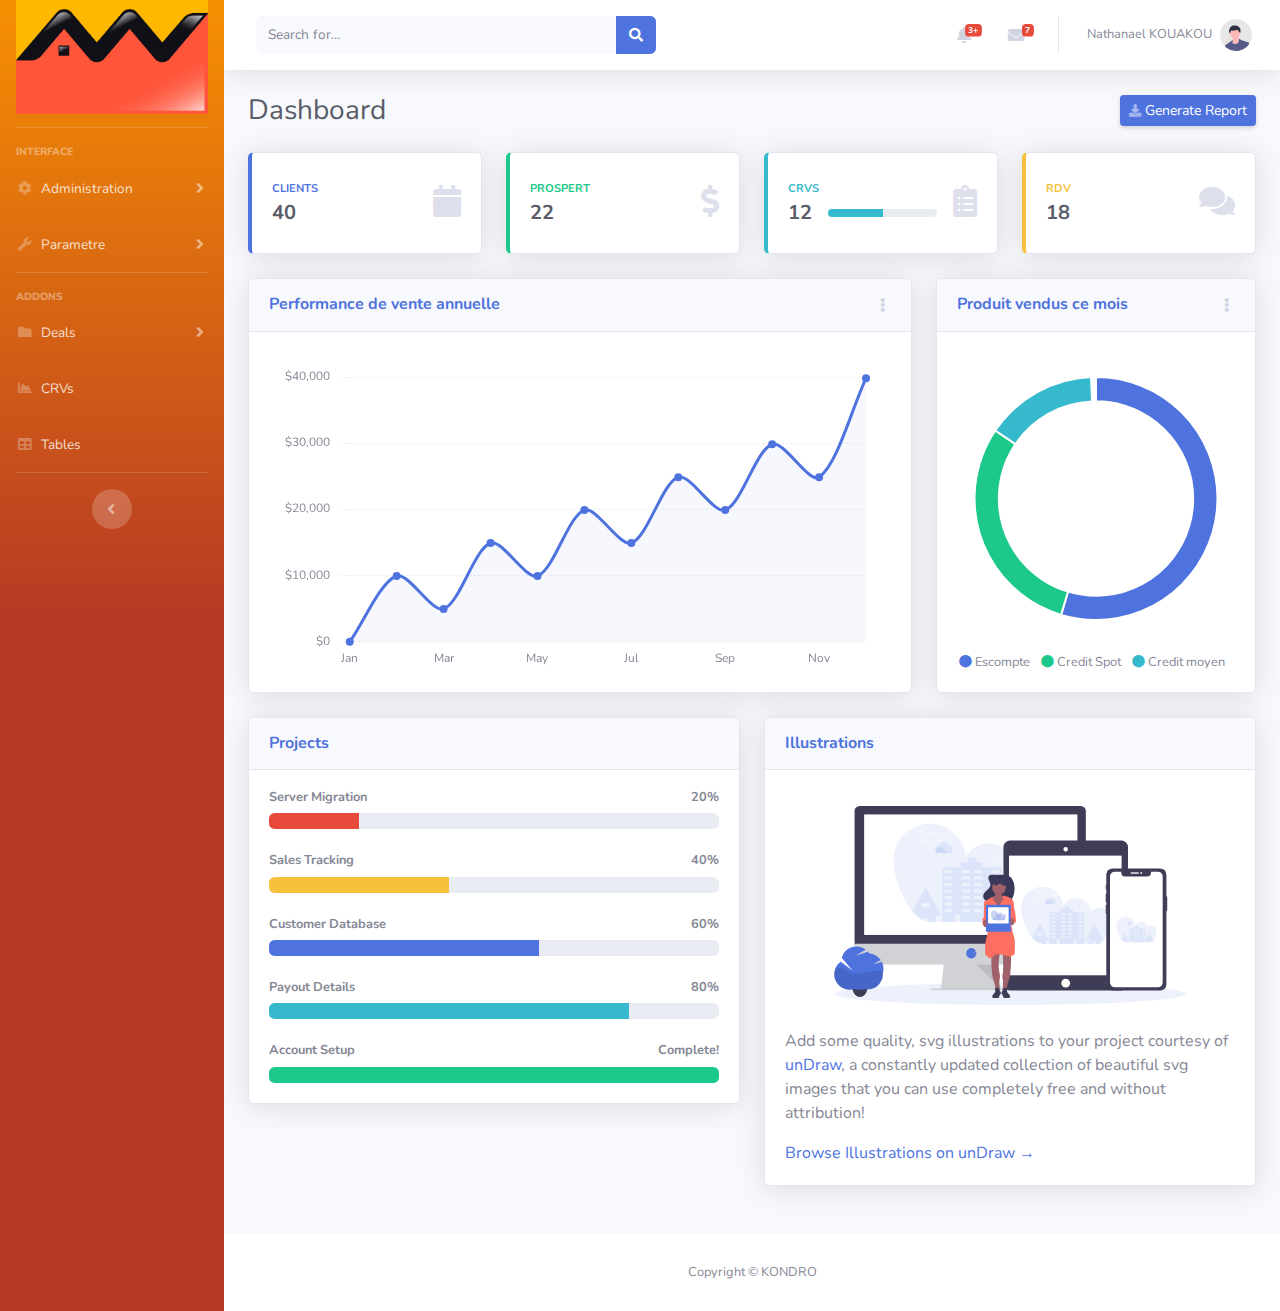
==== index.html @ 43deb9e0 "Description de votre commit" ====
<!DOCTYPE html>
<html lang="fr">
  <head>
    <meta charset="utf-8" />
    <meta http-equiv="X-UA-Compatible" content="IE=edge" />
    <meta
      name="viewport"
      content="width=device-width, initial-scale=1, shrink-to-fit=no"
    />
    <meta name="description" content="" />
    <meta name="author" content="" />

    <title>Gestionnaire SIB</title>

    <!-- Custom fonts for this template-->
    <link
      href="vendor/fontawesome-free/css/all.min.css"
      rel="stylesheet"
      type="text/css"
    />
    <link
      href="https://fonts.googleapis.com/css?family=Nunito:200,200i,300,300i,400,400i,600,600i,700,700i,800,800i,900,900i"
      rel="stylesheet"
    />

    <!-- Custom styles for this template-->
    <link href="css/sb-admin-2.min.css" rel="stylesheet" />
  </head>

  <body id="page-top">
    <!-- Page Wrapper -->
    <div id="wrapper">
      <!-- Sidebar -->
      <ul
        class="navbar-nav bg-gradient-primary sidebar sidebar-dark accordion"
        id="accordionSidebar"
      >
        <!-- Sidebar - Brand -->
        <a
          class="sidebar-brand d-flex align-items-center justify-content-center"
          href="index.html"
        >
          <div class="sidebar-brand-icon rotate-n-15">
            <!-- <i class="fas fa-laugh-wink"></i> -->
          </div>
          <div class="sidebar-brand-icon">
            <img
              src="./img/logo.png"
              alt="Logo de l'entreprise"
              class="img-fluid"
            />
          </div>
          <!-- <div class="sidebar-brand-text mx-3"></div> -->
        </a>

        <!-- Divider -->
        <hr class="sidebar-divider my-0" />

        <!-- Nav Item - Dashboard -->
        <li class="nav-item active">
          <a class="nav-link" href="index.html">
            <i class="fas fa-fw fa-tachometer-alt"></i>
            <span>Dashboard</span></a
          >
        </li>

        <!-- Divider -->
        <hr class="sidebar-divider" />

        <!-- Heading -->
        <div class="sidebar-heading">Interface</div>

        <!-- Nav Item - Pages Collapse Menu -->
        <li class="nav-item">
          <a
            class="nav-link collapsed"
            href="#"
            data-toggle="collapse"
            data-target="#collapseTwo"
            aria-expanded="true"
            aria-controls="collapseTwo"
          >
            <i class="fas fa-fw fa-cog"></i>
            <span>Administration</span>
          </a>
          <div
            id="collapseTwo"
            class="collapse"
            aria-labelledby="headingTwo"
            data-parent="#accordionSidebar"
          >
            <div class="bg-white py-2 collapse-inner rounded">
              <h6 class="collapse-header">Custom Components:</h6>
              <a class="collapse-item" href="buttons.html">Buttons</a>
              <a class="collapse-item" href="cards.html">Cards</a>
            </div>
          </div>
        </li>

        <!-- Nav Item - Utilities Collapse Menu -->
        <li class="nav-item">
          <a
            class="nav-link collapsed"
            href="#"
            data-toggle="collapse"
            data-target="#collapseUtilities"
            aria-expanded="true"
            aria-controls="collapseUtilities"
          >
            <i class="fas fa-fw fa-wrench"></i>
            <span>Parametre</span>
          </a>
          <div
            id="collapseUtilities"
            class="collapse"
            aria-labelledby="headingUtilities"
            data-parent="#accordionSidebar"
          >
            <div class="bg-white py-2 collapse-inner rounded">
              <h6 class="collapse-header">Custom Utilities:</h6>
              <a class="collapse-item" href="utilities-color.html">Colors</a>
              <a class="collapse-item" href="utilities-border.html">Borders</a>
              <a class="collapse-item" href="utilities-animation.html"
                >Animations</a
              >
              <a class="collapse-item" href="utilities-other.html">Other</a>
            </div>
          </div>
        </li>

        <!-- Divider -->
        <hr class="sidebar-divider" />

        <!-- Heading -->
        <div class="sidebar-heading">Addons</div>

        <!-- Nav Item - Pages Collapse Menu -->
        <li class="nav-item">
          <a
            class="nav-link collapsed"
            href="#"
            data-toggle="collapse"
            data-target="#collapsePages"
            aria-expanded="true"
            aria-controls="collapsePages"
          >
            <i class="fas fa-fw fa-folder"></i>
            <span>Deals</span>
          </a>
          <div
            id="collapsePages"
            class="collapse"
            aria-labelledby="headingPages"
            data-parent="#accordionSidebar"
          >
            <div class="bg-white py-2 collapse-inner rounded">
              <h6 class="collapse-header">Login Screens:</h6>
              <a class="collapse-item" href="login.html">Login</a>
              <a class="collapse-item" href="register.html">Register</a>
              <a class="collapse-item" href="forgot-password.html"
                >Forgot Password</a
              >
              <div class="collapse-divider"></div>
              <h6 class="collapse-header">Other Pages:</h6>
              <a class="collapse-item" href="404.html">404 Page</a>
              <a class="collapse-item" href="blank.html">Blank Page</a>
            </div>
          </div>
        </li>

        <!-- Nav Item - Charts -->
        <li class="nav-item">
          <a class="nav-link" href="charts.html">
            <i class="fas fa-fw fa-chart-area"></i>
            <span>CRVs</span></a
          >
        </li>

        <!-- Nav Item - Tables -->
        <li class="nav-item">
          <a class="nav-link" href="tables.html">
            <i class="fas fa-fw fa-table"></i>
            <span>Tables</span></a
          >
        </li>

        <!-- Divider -->
        <hr class="sidebar-divider d-none d-md-block" />

        <!-- Sidebar Toggler (Sidebar) -->
        <div class="text-center d-none d-md-inline">
          <button class="rounded-circle border-0" id="sidebarToggle"></button>
        </div>

        <!-- Sidebar Message -->

        <!-- <div class="sidebar-card d-none d-lg-flex">
          <img
            class="sidebar-card-illustration mb-2"
            src="img/undraw_rocket.svg"
            alt="..."
          />
          <p class="text-center mb-2">
            <strong>SB Admin Pro</strong> is packed with premium features,
            components, and more!
          </p>
          <a
            class="btn btn-success btn-sm"
            href="https://startbootstrap.com/theme/sb-admin-pro"
            >Upgrade to Pro!</a
          >
        </div> -->
      </ul>
      <!-- End of Sidebar -->

      <!-- Content Wrapper -->
      <div id="content-wrapper" class="d-flex flex-column">
        <!-- Main Content -->
        <div id="content">
          <!-- Topbar -->
          <nav
            class="navbar navbar-expand navbar-light bg-white topbar mb-4 static-top shadow"
          >
            <!-- Sidebar Toggle (Topbar) -->
            <button
              id="sidebarToggleTop"
              class="btn btn-link d-md-none rounded-circle mr-3"
            >
              <i class="fa fa-bars"></i>
            </button>

            <!-- Topbar Search -->
            <form
              class="d-none d-sm-inline-block form-inline mr-auto ml-md-3 my-2 my-md-0 mw-100 navbar-search"
            >
              <div class="input-group">
                <input
                  type="text"
                  class="form-control bg-light border-0 small"
                  placeholder="Search for..."
                  aria-label="Search"
                  aria-describedby="basic-addon2"
                />
                <div class="input-group-append">
                  <button class="btn btn-primary" type="button">
                    <i class="fas fa-search fa-sm"></i>
                  </button>
                </div>
              </div>
            </form>

            <!-- Topbar Navbar -->
            <ul class="navbar-nav ml-auto">
              <!-- Nav Item - Search Dropdown (Visible Only XS) -->
              <li class="nav-item dropdown no-arrow d-sm-none">
                <a
                  class="nav-link dropdown-toggle"
                  href="#"
                  id="searchDropdown"
                  role="button"
                  data-toggle="dropdown"
                  aria-haspopup="true"
                  aria-expanded="false"
                >
                  <i class="fas fa-search fa-fw"></i>
                </a>
                <!-- Dropdown - Messages -->
                <div
                  class="dropdown-menu dropdown-menu-right p-3 shadow animated--grow-in"
                  aria-labelledby="searchDropdown"
                >
                  <form class="form-inline mr-auto w-100 navbar-search">
                    <div class="input-group">
                      <input
                        type="text"
                        class="form-control bg-light border-0 small"
                        placeholder="Search for..."
                        aria-label="Search"
                        aria-describedby="basic-addon2"
                      />
                      <div class="input-group-append">
                        <button class="btn btn-primary" type="button">
                          <i class="fas fa-search fa-sm"></i>
                        </button>
                      </div>
                    </div>
                  </form>
                </div>
              </li>

              <!-- Nav Item - Alerts -->
              <li class="nav-item dropdown no-arrow mx-1">
                <a
                  class="nav-link dropdown-toggle"
                  href="#"
                  id="alertsDropdown"
                  role="button"
                  data-toggle="dropdown"
                  aria-haspopup="true"
                  aria-expanded="false"
                >
                  <i class="fas fa-bell fa-fw"></i>
                  <!-- Counter - Alerts -->
                  <span class="badge badge-danger badge-counter">3+</span>
                </a>
                <!-- Dropdown - Alerts -->
                <div
                  class="dropdown-list dropdown-menu dropdown-menu-right shadow animated--grow-in"
                  aria-labelledby="alertsDropdown"
                >
                  <h6 class="dropdown-header">Alerts Center</h6>
                  <a class="dropdown-item d-flex align-items-center" href="#">
                    <div class="mr-3">
                      <div class="icon-circle bg-primary">
                        <i class="fas fa-file-alt text-white"></i>
                      </div>
                    </div>
                    <div>
                      <div class="small text-gray-500">December 12, 2019</div>
                      <span class="font-weight-bold"
                        >A new monthly report is ready to download!</span
                      >
                    </div>
                  </a>
                  <a class="dropdown-item d-flex align-items-center" href="#">
                    <div class="mr-3">
                      <div class="icon-circle bg-success">
                        <i class="fas fa-donate text-white"></i>
                      </div>
                    </div>
                    <div>
                      <div class="small text-gray-500">December 7, 2019</div>
                      $290.29 has been deposited into your account!
                    </div>
                  </a>
                  <a class="dropdown-item d-flex align-items-center" href="#">
                    <div class="mr-3">
                      <div class="icon-circle bg-warning">
                        <i class="fas fa-exclamation-triangle text-white"></i>
                      </div>
                    </div>
                    <div>
                      <div class="small text-gray-500">December 2, 2019</div>
                      Spending Alert: We've noticed unusually high spending for
                      your account.
                    </div>
                  </a>
                  <a
                    class="dropdown-item text-center small text-gray-500"
                    href="#"
                    >Show All Alerts</a
                  >
                </div>
              </li>

              <!-- Nav Item - Messages -->
              <li class="nav-item dropdown no-arrow mx-1">
                <a
                  class="nav-link dropdown-toggle"
                  href="#"
                  id="messagesDropdown"
                  role="button"
                  data-toggle="dropdown"
                  aria-haspopup="true"
                  aria-expanded="false"
                >
                  <i class="fas fa-envelope fa-fw"></i>
                  <!-- Counter - Messages -->
                  <span class="badge badge-danger badge-counter">7</span>
                </a>
                <!-- Dropdown - Messages -->
                <div
                  class="dropdown-list dropdown-menu dropdown-menu-right shadow animated--grow-in"
                  aria-labelledby="messagesDropdown"
                >
                  <h6 class="dropdown-header">Message Center</h6>
                  <a class="dropdown-item d-flex align-items-center" href="#">
                    <div class="dropdown-list-image mr-3">
                      <img
                        class="rounded-circle"
                        src="img/undraw_profile_1.svg"
                        alt="..."
                      />
                      <div class="status-indicator bg-success"></div>
                    </div>
                    <div class="font-weight-bold">
                      <div class="text-truncate">
                        Hi there! I am wondering if you can help me with a
                        problem I've been having.
                      </div>
                      <div class="small text-gray-500">Emily Fowler · 58m</div>
                    </div>
                  </a>
                  <a class="dropdown-item d-flex align-items-center" href="#">
                    <div class="dropdown-list-image mr-3">
                      <img
                        class="rounded-circle"
                        src="img/undraw_profile_2.svg"
                        alt="..."
                      />
                      <div class="status-indicator"></div>
                    </div>
                    <div>
                      <div class="text-truncate">
                        I have the photos that you ordered last month, how would
                        you like them sent to you?
                      </div>
                      <div class="small text-gray-500">Jae Chun · 1d</div>
                    </div>
                  </a>
                  <a class="dropdown-item d-flex align-items-center" href="#">
                    <div class="dropdown-list-image mr-3">
                      <img
                        class="rounded-circle"
                        src="img/undraw_profile_3.svg"
                        alt="..."
                      />
                      <div class="status-indicator bg-warning"></div>
                    </div>
                    <div>
                      <div class="text-truncate">
                        Last month's report looks great, I am very happy with
                        the progress so far, keep up the good work!
                      </div>
                      <div class="small text-gray-500">Morgan Alvarez · 2d</div>
                    </div>
                  </a>
                  <a class="dropdown-item d-flex align-items-center" href="#">
                    <div class="dropdown-list-image mr-3">
                      <img
                        class="rounded-circle"
                        src="https://source.unsplash.com/Mv9hjnEUHR4/60x60"
                        alt="..."
                      />
                      <div class="status-indicator bg-success"></div>
                    </div>
                    <div>
                      <div class="text-truncate">
                        Am I a good boy? The reason I ask is because someone
                        told me that people say this to all dogs, even if they
                        aren't good...
                      </div>
                      <div class="small text-gray-500">
                        Chicken the Dog · 2w
                      </div>
                    </div>
                  </a>
                  <a
                    class="dropdown-item text-center small text-gray-500"
                    href="#"
                    >Read More Messages</a
                  >
                </div>
              </li>

              <div class="topbar-divider d-none d-sm-block"></div>

              <!-- Nav Item - User Information -->
              <li class="nav-item dropdown no-arrow">
                <a
                  class="nav-link dropdown-toggle"
                  href="#"
                  id="userDropdown"
                  role="button"
                  data-toggle="dropdown"
                  aria-haspopup="true"
                  aria-expanded="false"
                >
                  <span class="mr-2 d-none d-lg-inline text-gray-600 small"
                    >Nathanael KOUAKOU</span
                  >
                  <img
                    class="img-profile rounded-circle"
                    src="img/undraw_profile.svg"
                  />
                </a>
                <!-- Dropdown - User Information -->
                <div
                  class="dropdown-menu dropdown-menu-right shadow animated--grow-in"
                  aria-labelledby="userDropdown"
                >
                  <a class="dropdown-item" href="#">
                    <i class="fas fa-user fa-sm fa-fw mr-2 text-gray-400"></i>
                    Profile
                  </a>
                  <a class="dropdown-item" href="#">
                    <i class="fas fa-cogs fa-sm fa-fw mr-2 text-gray-400"></i>
                    Settings
                  </a>
                  <a class="dropdown-item" href="#">
                    <i class="fas fa-list fa-sm fa-fw mr-2 text-gray-400"></i>
                    Activity Log
                  </a>
                  <div class="dropdown-divider"></div>
                  <a
                    class="dropdown-item"
                    href="#"
                    data-toggle="modal"
                    data-target="#logoutModal"
                  >
                    <i
                      class="fas fa-sign-out-alt fa-sm fa-fw mr-2 text-gray-400"
                    ></i>
                    Logout
                  </a>
                </div>
              </li>
            </ul>
          </nav>
          <!-- End of Topbar -->

          <!-- Begin Page Content -->
          <div class="container-fluid">
            <!-- Page Heading -->
            <div
              class="d-sm-flex align-items-center justify-content-between mb-4"
            >
              <h1 class="h3 mb-0 text-gray-800">Dashboard</h1>
              <a
                href="#"
                class="d-none d-sm-inline-block btn btn-sm btn-primary shadow-sm"
                ><i class="fas fa-download fa-sm text-white-50"></i> Generate
                Report</a
              >
            </div>

            <!-- Content Row -->
            <div class="row">
              <!-- Earnings (Monthly) Card Example -->
              <div class="col-xl-3 col-md-6 mb-4">
                <div class="card border-left-primary shadow h-100 py-2">
                  <div class="card-body">
                    <div class="row no-gutters align-items-center">
                      <div class="col mr-2">
                        <div
                          class="text-xs font-weight-bold text-primary text-uppercase mb-1"
                        >
                          Clients
                        </div>
                        <div class="h5 mb-0 font-weight-bold text-gray-800">
                          40
                        </div>
                      </div>
                      <div class="col-auto">
                        <i class="fas fa-calendar fa-2x text-gray-300"></i>
                      </div>
                    </div>
                  </div>
                </div>
              </div>

              <!-- Earnings (Monthly) Card Example -->
              <div class="col-xl-3 col-md-6 mb-4">
                <div class="card border-left-success shadow h-100 py-2">
                  <div class="card-body">
                    <div class="row no-gutters align-items-center">
                      <div class="col mr-2">
                        <div
                          class="text-xs font-weight-bold text-success text-uppercase mb-1"
                        >
                          Prospert
                        </div>
                        <div class="h5 mb-0 font-weight-bold text-gray-800">
                          22
                        </div>
                      </div>
                      <div class="col-auto">
                        <i class="fas fa-dollar-sign fa-2x text-gray-300"></i>
                      </div>
                    </div>
                  </div>
                </div>
              </div>

              <!-- Earnings (Monthly) Card Example -->
              <div class="col-xl-3 col-md-6 mb-4">
                <div class="card border-left-info shadow h-100 py-2">
                  <div class="card-body">
                    <div class="row no-gutters align-items-center">
                      <div class="col mr-2">
                        <div
                          class="text-xs font-weight-bold text-info text-uppercase mb-1"
                        >
                          CRVs
                        </div>
                        <div class="row no-gutters align-items-center">
                          <div class="col-auto">
                            <div
                              class="h5 mb-0 mr-3 font-weight-bold text-gray-800"
                            >
                              12
                            </div>
                          </div>
                          <div class="col">
                            <div class="progress progress-sm mr-2">
                              <div
                                class="progress-bar bg-info"
                                role="progressbar"
                                style="width: 50%"
                                aria-valuenow="50"
                                aria-valuemin="0"
                                aria-valuemax="100"
                              ></div>
                            </div>
                          </div>
                        </div>
                      </div>
                      <div class="col-auto">
                        <i
                          class="fas fa-clipboard-list fa-2x text-gray-300"
                        ></i>
                      </div>
                    </div>
                  </div>
                </div>
              </div>

              <!-- Pending Requests Card Example -->
              <div class="col-xl-3 col-md-6 mb-4">
                <div class="card border-left-warning shadow h-100 py-2">
                  <div class="card-body">
                    <div class="row no-gutters align-items-center">
                      <div class="col mr-2">
                        <div
                          class="text-xs font-weight-bold text-warning text-uppercase mb-1"
                        >
                          RDV
                        </div>
                        <div class="h5 mb-0 font-weight-bold text-gray-800">
                          18
                        </div>
                      </div>
                      <div class="col-auto">
                        <i class="fas fa-comments fa-2x text-gray-300"></i>
                      </div>
                    </div>
                  </div>
                </div>
              </div>
            </div>

            <!-- Content Row -->

            <div class="row">
              <!-- Area Chart -->
              <div class="col-xl-8 col-lg-7">
                <div class="card shadow mb-4">
                  <!-- Card Header - Dropdown -->
                  <div
                    class="card-header py-3 d-flex flex-row align-items-center justify-content-between"
                  >
                    <h6 class="m-0 font-weight-bold text-primary">
                      Performance de vente annuelle
                    </h6>
                    <div class="dropdown no-arrow">
                      <a
                        class="dropdown-toggle"
                        href="#"
                        role="button"
                        id="dropdownMenuLink"
                        data-toggle="dropdown"
                        aria-haspopup="true"
                        aria-expanded="false"
                      >
                        <i
                          class="fas fa-ellipsis-v fa-sm fa-fw text-gray-400"
                        ></i>
                      </a>
                      <div
                        class="dropdown-menu dropdown-menu-right shadow animated--fade-in"
                        aria-labelledby="dropdownMenuLink"
                      >
                        <div class="dropdown-header">Dropdown Header:</div>
                        <a class="dropdown-item" href="#">Action</a>
                        <a class="dropdown-item" href="#">Another action</a>
                        <div class="dropdown-divider"></div>
                        <a class="dropdown-item" href="#"
                          >Something else here</a
                        >
                      </div>
                    </div>
                  </div>
                  <!-- Card Body -->
                  <div class="card-body">
                    <div class="chart-area">
                      <canvas id="myAreaChart"></canvas>
                    </div>
                  </div>
                </div>
              </div>

              <!-- Pie Chart -->
              <div class="col-xl-4 col-lg-5">
                <div class="card shadow mb-4">
                  <!-- Card Header - Dropdown -->
                  <div
                    class="card-header py-3 d-flex flex-row align-items-center justify-content-between"
                  >
                    <h6 class="m-0 font-weight-bold text-primary">
                      Produit vendus ce mois
                    </h6>
                    <div class="dropdown no-arrow">
                      <a
                        class="dropdown-toggle"
                        href="#"
                        role="button"
                        id="dropdownMenuLink"
                        data-toggle="dropdown"
                        aria-haspopup="true"
                        aria-expanded="false"
                      >
                        <i
                          class="fas fa-ellipsis-v fa-sm fa-fw text-gray-400"
                        ></i>
                      </a>
                      <div
                        class="dropdown-menu dropdown-menu-right shadow animated--fade-in"
                        aria-labelledby="dropdownMenuLink"
                      >
                        <div class="dropdown-header">Dropdown Header:</div>
                        <a class="dropdown-item" href="#">Action</a>
                        <a class="dropdown-item" href="#">Another action</a>
                        <div class="dropdown-divider"></div>
                        <a class="dropdown-item" href="#"
                          >Something else here</a
                        >
                      </div>
                    </div>
                  </div>
                  <!-- Card Body -->
                  <div class="card-body">
                    <div class="chart-pie pt-4 pb-2">
                      <canvas id="myPieChart"></canvas>
                    </div>
                    <div class="mt-4 text-center small">
                      <span class="mr-2">
                        <i class="fas fa-circle text-primary"></i> Escompte
                      </span>
                      <span class="mr-2">
                        <i class="fas fa-circle text-success"></i> Credit Spot
                      </span>
                      <span class="mr-2">
                        <i class="fas fa-circle text-info"></i> Credit moyen
                      </span>
                    </div>
                  </div>
                </div>
              </div>
            </div>

            <!-- Content Row -->
            <div class="row">
              <!-- Content Column -->
              <div class="col-lg-6 mb-4">
                <!-- Project Card Example -->
                <div class="card shadow mb-4">
                  <div class="card-header py-3">
                    <h6 class="m-0 font-weight-bold text-primary">Projects</h6>
                  </div>
                  <div class="card-body">
                    <h4 class="small font-weight-bold">
                      Server Migration <span class="float-right">20%</span>
                    </h4>
                    <div class="progress mb-4">
                      <div
                        class="progress-bar bg-danger"
                        role="progressbar"
                        style="width: 20%"
                        aria-valuenow="20"
                        aria-valuemin="0"
                        aria-valuemax="100"
                      ></div>
                    </div>
                    <h4 class="small font-weight-bold">
                      Sales Tracking <span class="float-right">40%</span>
                    </h4>
                    <div class="progress mb-4">
                      <div
                        class="progress-bar bg-warning"
                        role="progressbar"
                        style="width: 40%"
                        aria-valuenow="40"
                        aria-valuemin="0"
                        aria-valuemax="100"
                      ></div>
                    </div>
                    <h4 class="small font-weight-bold">
                      Customer Database <span class="float-right">60%</span>
                    </h4>
                    <div class="progress mb-4">
                      <div
                        class="progress-bar"
                        role="progressbar"
                        style="width: 60%"
                        aria-valuenow="60"
                        aria-valuemin="0"
                        aria-valuemax="100"
                      ></div>
                    </div>
                    <h4 class="small font-weight-bold">
                      Payout Details <span class="float-right">80%</span>
                    </h4>
                    <div class="progress mb-4">
                      <div
                        class="progress-bar bg-info"
                        role="progressbar"
                        style="width: 80%"
                        aria-valuenow="80"
                        aria-valuemin="0"
                        aria-valuemax="100"
                      ></div>
                    </div>
                    <h4 class="small font-weight-bold">
                      Account Setup <span class="float-right">Complete!</span>
                    </h4>
                    <div class="progress">
                      <div
                        class="progress-bar bg-success"
                        role="progressbar"
                        style="width: 100%"
                        aria-valuenow="100"
                        aria-valuemin="0"
                        aria-valuemax="100"
                      ></div>
                    </div>
                  </div>
                </div>

                <!-- Color System -->
                <!-- <div class="row">
                  <div class="col-lg-6 mb-4">
                    <div class="card bg-primary text-white shadow">
                      <div class="card-body">
                        Primary
                        <div class="text-white-50 small">#4e73df</div>
                      </div>
                    </div>
                  </div>
                  <div class="col-lg-6 mb-4">
                    <div class="card bg-success text-white shadow">
                      <div class="card-body">
                        Success
                        <div class="text-white-50 small">#1cc88a</div>
                      </div>
                    </div>
                  </div>
                  <div class="col-lg-6 mb-4">
                    <div class="card bg-info text-white shadow">
                      <div class="card-body">git init
                        Info
                        <div class="text-white-50 small">#36b9cc</div>
                      </div>
                    </div>
                  </div>
                  <div class="col-lg-6 mb-4">
                    <div class="card bg-warning text-white shadow">
                      <div class="card-body">
                        Warning
                        <div class="text-white-50 small">#f6c23e</div>
                      </div>
                    </div>
                  </div>
                  <div class="col-lg-6 mb-4">
                    <div class="card bg-danger text-white shadow">
                      <div class="card-body">
                        Danger
                        <div class="text-white-50 small">#e74a3b</div>
                      </div>
                    </div>
                  </div>
                  <div class="col-lg-6 mb-4">
                    <div class="card bg-secondary text-white shadow">
                      <div class="card-body">
                        Secondary
                        <div class="text-white-50 small">#858796</div>
                      </div>
                    </div>
                  </div>
                  <div class="col-lg-6 mb-4">
                    <div class="card bg-light text-black shadow">
                      <div class="card-body">
                        Light
                        <div class="text-black-50 small">#f8f9fc</div>
                      </div>
                    </div>
                  </div>
                  <div class="col-lg-6 mb-4">
                    <div class="card bg-dark text-white shadow">
                      <div class="card-body">
                        Dark
                        <div class="text-white-50 small">#5a5c69</div>
                      </div>
                    </div>
                  </div>
                </div> -->
              </div>

              <div class="col-lg-6 mb-4">
                <!-- Illustrations -->
                <div class="card shadow mb-4">
                  <div class="card-header py-3">
                    <h6 class="m-0 font-weight-bold text-primary">
                      Illustrations
                    </h6>
                  </div>
                  <div class="card-body">
                    <div class="text-center">
                      <img
                        class="img-fluid px-3 px-sm-4 mt-3 mb-4"
                        style="width: 25rem"
                        src="img/undraw_posting_photo.svg"
                        alt="..."
                      />
                    </div>
                    <p>
                      Add some quality, svg illustrations to your project
                      courtesy of
                      <a
                        target="_blank"
                        rel="nofollow"
                        href="https://undraw.co/"
                        >unDraw</a
                      >, a constantly updated collection of beautiful svg images
                      that you can use completely free and without attribution!
                    </p>
                    <a target="_blank" rel="nofollow" href="https://undraw.co/"
                      >Browse Illustrations on unDraw &rarr;</a
                    >
                  </div>
                </div>

                <!-- Approach -->

                <!-- <div class="card shadow mb-4">
                  <div class="card-header py-3">
                    <h6 class="m-0 font-weight-bold text-primary">
                      Development Approach
                    </h6>
                  </div>
                  <div class="card-body">
                    <p>
                      SB Admin 2 makes extensive use of Bootstrap 4 utility
                      classes in order to reduce CSS bloat and poor page
                      performance. Custom CSS classes are used to create custom
                      components and custom utility classes.
                    </p>
                    <p class="mb-0">
                      Before working with this theme, you should become familiar
                      with the Bootstrap framework, especially the utility
                      classes.
                    </p>
                  </div>
                </div> -->
              </div>
            </div>
          </div>
          <!-- /.container-fluid -->
        </div>
        <!-- End of Main Content -->

        <!-- Footer -->
        <footer class="sticky-footer bg-white">
          <div class="container my-auto">
            <div class="copyright text-center my-auto">
              <span>Copyright &copy; KONDRO</span>
            </div>
          </div>
        </footer>
        <!-- End of Footer -->
      </div>
      <!-- End of Content Wrapper -->
    </div>
    <!-- End of Page Wrapper -->

    <!-- Scroll to Top Button-->
    <a class="scroll-to-top rounded" href="#page-top">
      <i class="fas fa-angle-up"></i>
    </a>

    <!-- Logout Modal-->
    <div
      class="modal fade"
      id="logoutModal"
      tabindex="-1"
      role="dialog"
      aria-labelledby="exampleModalLabel"
      aria-hidden="true"
    >
      <div class="modal-dialog" role="document">
        <div class="modal-content">
          <div class="modal-header">
            <h5 class="modal-title" id="exampleModalLabel">Ready to Leave?</h5>
            <button
              class="close"
              type="button"
              data-dismiss="modal"
              aria-label="Close"
            >
              <span aria-hidden="true">×</span>
            </button>
          </div>
          <div class="modal-body">
            Select "Logout" below if you are ready to end your current session.
          </div>
          <div class="modal-footer">
            <button
              class="btn btn-secondary"
              type="button"
              data-dismiss="modal"
            >
              Cancel
            </button>
            <a class="btn btn-primary" href="login.html">Logout</a>
          </div>
        </div>
      </div>
    </div>

    <!-- Bootstrap core JavaScript-->
    <script src="vendor/jquery/jquery.min.js"></script>
    <script src="vendor/bootstrap/js/bootstrap.bundle.min.js"></script>

    <!-- Core plugin JavaScript-->
    <script src="vendor/jquery-easing/jquery.easing.min.js"></script>

    <!-- Custom scripts for all pages-->
    <script src="js/sb-admin-2.min.js"></script>

    <!-- Page level plugins -->
    <script src="vendor/chart.js/Chart.min.js"></script>

    <!-- Page level custom scripts -->
    <script src="js/demo/chart-area-demo.js"></script>
    <script src="js/demo/chart-pie-demo.js"></script>
  </body>
</html>
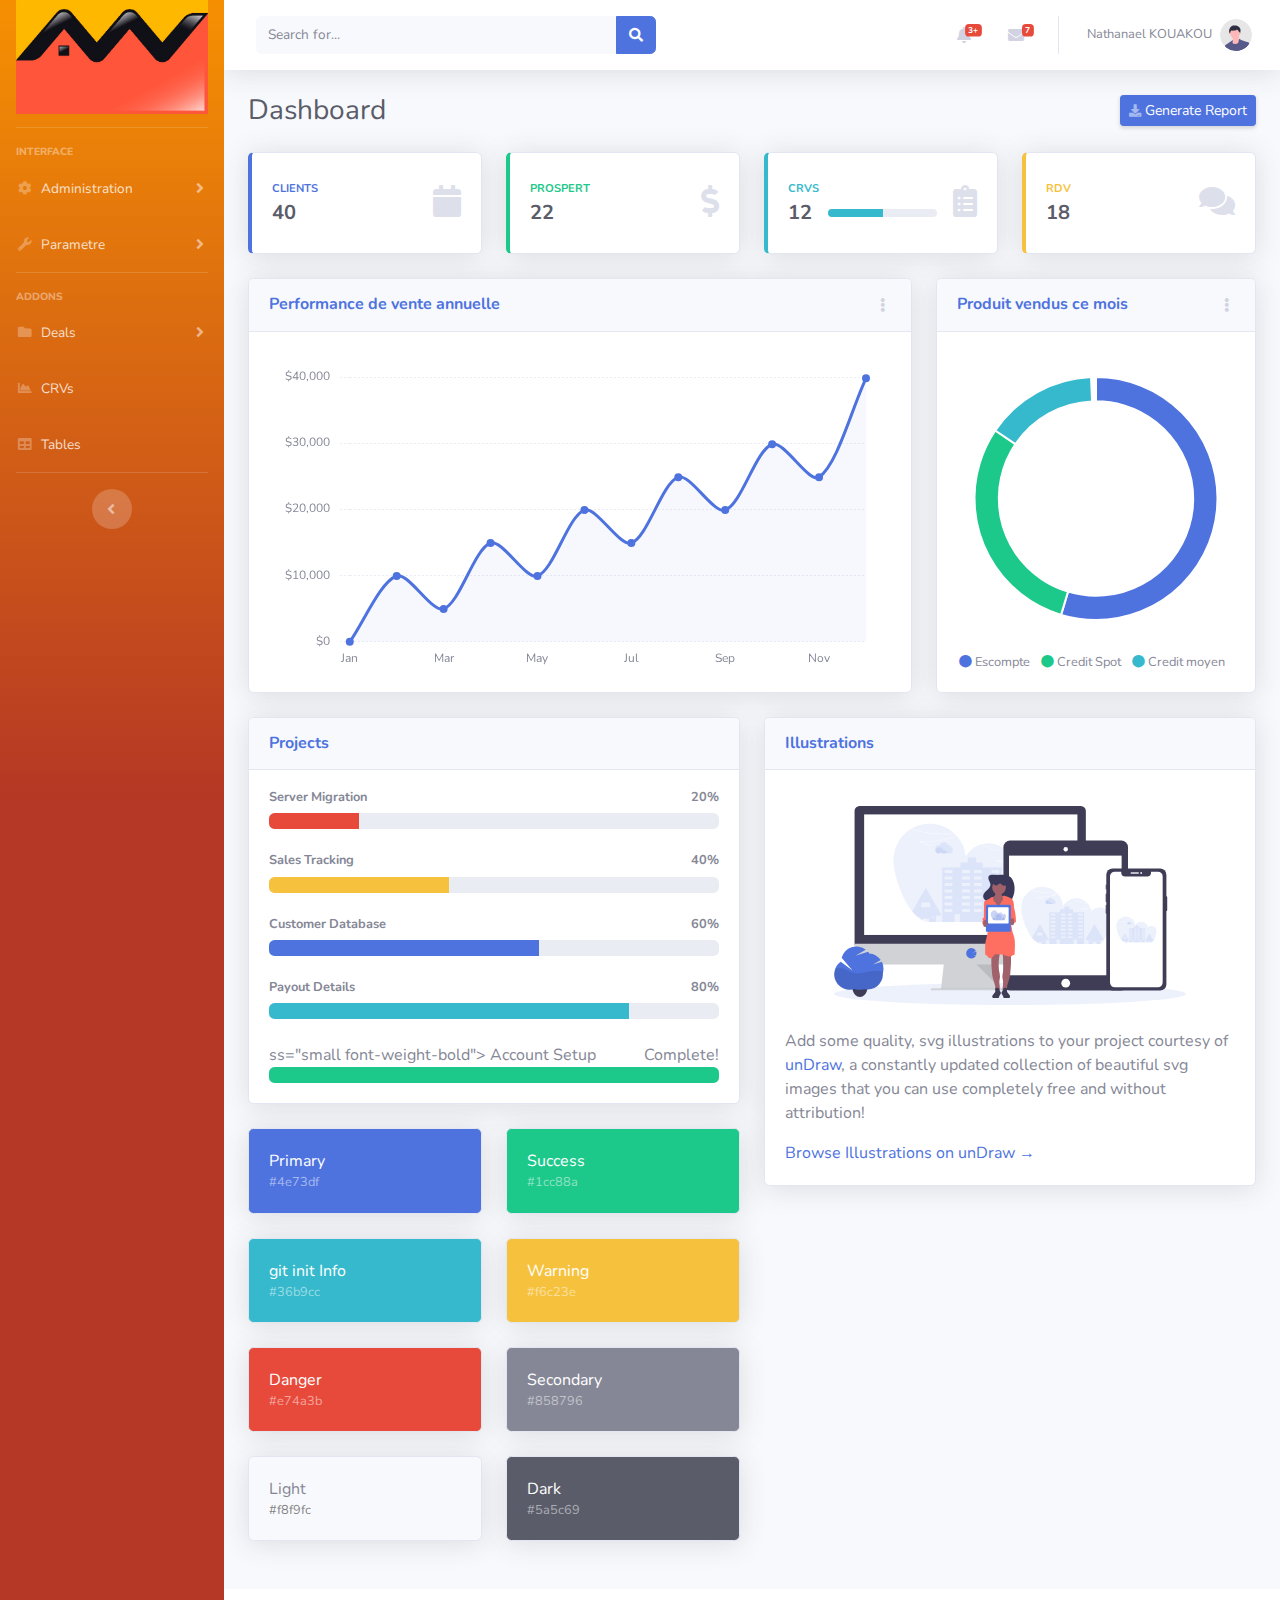
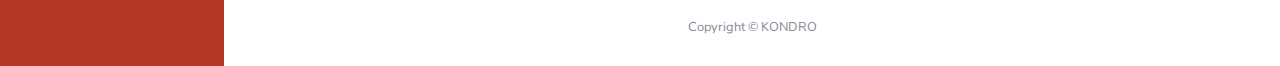
==== commit 762af5ad: "demo1" ====
--- a/index.html
+++ b/index.html
@@ -771,7 +771,8 @@
                         aria-valuemax="100"
                       ></div>
                     </div>
-                    <h4 class="small font-weight-bold">
+                    
+                    <h4 cla<h4 class="small font-weight-bold">
                       Sales Tracking <span class="float-right">40%</span>
                     </h4>
                     <div class="progress mb-4">
@@ -809,8 +810,7 @@
                         aria-valuemin="0"
                         aria-valuemax="100"
                       ></div>
-                    </div>
-                    <h4 class="small font-weight-bold">
+                    </div>ss="small font-weight-bold">
                       Account Setup <span class="float-right">Complete!</span>
                     </h4>
                     <div class="progress">
@@ -827,7 +827,7 @@
                 </div>
 
                 <!-- Color System -->
-                <!-- <div class="row">
+                <div class="row">
                   <div class="col-lg-6 mb-4">
                     <div class="card bg-primary text-white shadow">
                       <div class="card-body">
@@ -892,7 +892,7 @@
                       </div>
                     </div>
                   </div>
-                </div> -->
+                </div>
               </div>
 
               <div class="col-lg-6 mb-4">
